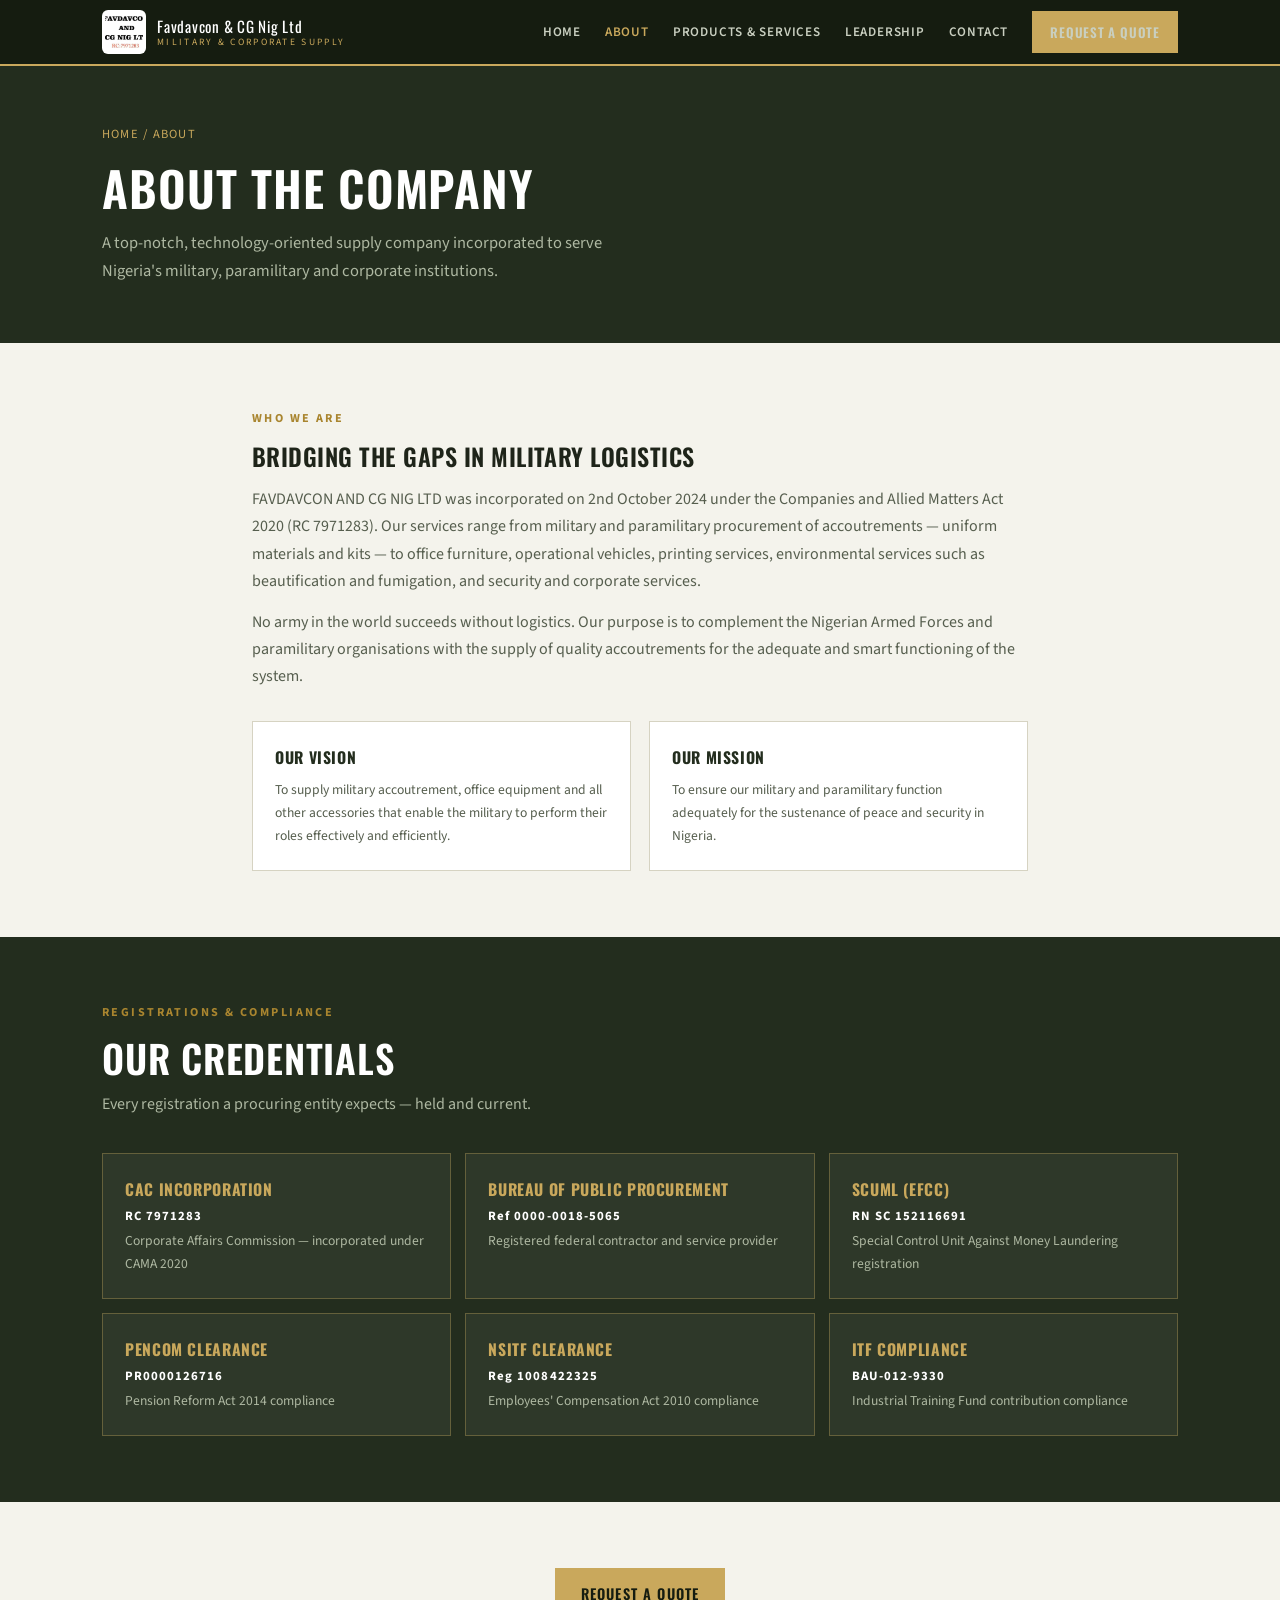
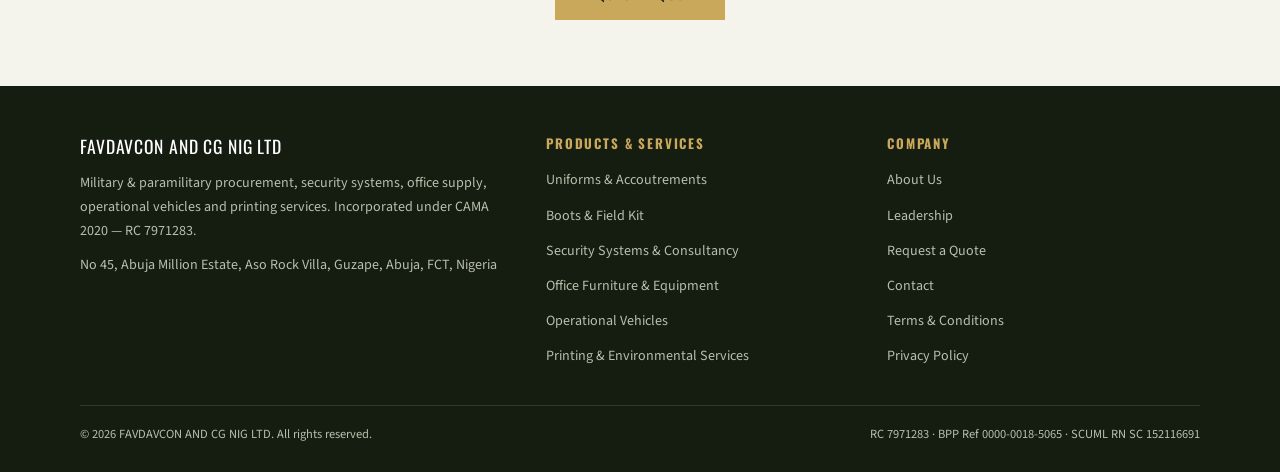
==== about.html @ 27f1bf99 "FAVDAVCON corporate website — 15 pages, product catalog, quote system" ====
<!DOCTYPE html><html lang="en"><head><meta charset="UTF-8">
<meta name="viewport" content="width=device-width, initial-scale=1.0">
<title>About Us — FAVDAVCON AND CG NIG LTD</title><meta name="description" content="About FAVDAVCON AND CG NIG LTD: vision, mission and full federal registrations — CAC, BPP, SCUML, PenCom, NSITF, ITF.">
<link rel="preconnect" href="https://fonts.googleapis.com"><link rel="preconnect" href="https://fonts.gstatic.com" crossorigin>
<link href="https://fonts.googleapis.com/css2?family=Oswald:wght@500;600&family=Source+Sans+3:wght@400;600;700&display=swap" rel="stylesheet">
<link rel="stylesheet" href="styles.css">
<link rel="icon" href="img/logo.webp">
</head><body>
<header class="top"><div class="top-in">
<a class="brand" href="index.html"><span class="lg"><img src="img/logo.webp" alt="FAVDAVCON AND CG NIG LTD logo"></span>
<span class="brand-name">Favdavcon &amp; CG Nig Ltd<small>Military &amp; Corporate Supply</small></span></a>
<nav><ul class="nav-links"><li><a href="index.html" class="">Home</a></li><li><a href="about.html" class="on">About</a></li><li><a href="products.html" class="">Products & Services</a></li><li><a href="leadership.html" class="">Leadership</a></li><li><a href="contact.html" class="">Contact</a></li><li><a class="btn" style="padding:10px 18px" href="quote.html">Request a Quote</a></li></ul>
<button class="burger" aria-label="Menu" onclick="document.getElementById('mnav').classList.toggle('open')">&#9776;</button></nav></div>
<div class="mnav" id="mnav"><a href="index.html">Home</a><a href="about.html">About</a><a href="products.html">Products & Services</a><a href="leadership.html">Leadership</a><a href="contact.html">Contact</a><a class="sub" href="uniforms.html">Uniforms & Accoutrements</a><a class="sub" href="boots-field-kit.html">Boots & Field Kit</a><a class="sub" href="security-systems.html">Security Systems & Consultancy</a><a class="sub" href="office-supply.html">Office Furniture & Equipment</a><a class="sub" href="vehicles.html">Operational Vehicles</a><a class="sub" href="printing-services.html">Printing & Environmental Services</a><a href="quote.html" style="color:var(--gold)">Request a Quote</a></div></header>

<section class="pagehero"><div class="wrap"><div class="crumb"><a href="index.html">Home</a> / About</div>
<h1>About the Company</h1>
<p>A top-notch, technology-oriented supply company incorporated to serve Nigeria's military, paramilitary and corporate institutions.</p></div></section>
<section class="sec"><div class="wrap" style="max-width:820px">
<span class="eyebrow">Who We Are</span>
<h2 style="margin-bottom:16px">Bridging the gaps in military logistics</h2>
<p style="color:var(--ink-soft);margin-bottom:14px">FAVDAVCON AND CG NIG LTD was incorporated on 2nd October 2024 under the Companies and Allied Matters Act 2020 (RC 7971283). Our services range from military and paramilitary procurement of accoutrements — uniform materials and kits — to office furniture, operational vehicles, printing services, environmental services such as beautification and fumigation, and security and corporate services.</p>
<p style="color:var(--ink-soft);margin-bottom:14px">No army in the world succeeds without logistics. Our purpose is to complement the Nigerian Armed Forces and paramilitary organisations with the supply of quality accoutrements for the adequate and smart functioning of the system.</p>
<div class="grid g2" style="margin-top:30px">
<div class="reg" style="background:var(--white);border-color:#D6D3C2"><b style="color:var(--olive)">Our Vision</b><p style="color:var(--ink-soft);margin-top:8px">To supply military accoutrement, office equipment and all other accessories that enable the military to perform their roles effectively and efficiently.</p></div>
<div class="reg" style="background:var(--white);border-color:#D6D3C2"><b style="color:var(--olive)">Our Mission</b><p style="color:var(--ink-soft);margin-top:8px">To ensure our military and paramilitary function adequately for the sustenance of peace and security in Nigeria.</p></div>
</div></div></section>
<section class="sec dark"><div class="wrap">
<div class="sec-head"><span class="eyebrow">Registrations &amp; Compliance</span><h2>Our Credentials</h2>
<p>Every registration a procuring entity expects — held and current.</p></div>
<div class="regs"><div class="reg"><b>CAC Incorporation</b><span class="no">RC 7971283</span><p>Corporate Affairs Commission — incorporated under CAMA 2020</p></div><div class="reg"><b>Bureau of Public Procurement</b><span class="no">Ref 0000-0018-5065</span><p>Registered federal contractor and service provider</p></div><div class="reg"><b>SCUML (EFCC)</b><span class="no">RN SC 152116691</span><p>Special Control Unit Against Money Laundering registration</p></div><div class="reg"><b>PenCom Clearance</b><span class="no">PR0000126716</span><p>Pension Reform Act 2014 compliance</p></div><div class="reg"><b>NSITF Clearance</b><span class="no">Reg 1008422325</span><p>Employees' Compensation Act 2010 compliance</p></div><div class="reg"><b>ITF Compliance</b><span class="no">BAU-012-9330</span><p>Industrial Training Fund contribution compliance</p></div></div></div></section>
<section class="sec" style="text-align:center"><div class="wrap">
<a class="btn" href="quote.html">Request a Quote</a></div></section>
<footer><div class="f-grid">
<div><div class="f-brand">FAVDAVCON AND CG NIG LTD</div>
<p>Military &amp; paramilitary procurement, security systems, office supply, operational vehicles and printing services. Incorporated under CAMA 2020 — RC 7971283.</p>
<p style="margin-top:10px">No 45, Abuja Million Estate, Aso Rock Villa, Guzape, Abuja, FCT, Nigeria</p></div>
<div><h4>Products &amp; Services</h4><ul><li><a href="uniforms.html">Uniforms & Accoutrements</a></li><li><a href="boots-field-kit.html">Boots & Field Kit</a></li><li><a href="security-systems.html">Security Systems & Consultancy</a></li><li><a href="office-supply.html">Office Furniture & Equipment</a></li><li><a href="vehicles.html">Operational Vehicles</a></li><li><a href="printing-services.html">Printing & Environmental Services</a></li></ul></div>
<div><h4>Company</h4><ul><li><a href="about.html">About Us</a></li><li><a href="leadership.html">Leadership</a></li><li><a href="quote.html">Request a Quote</a></li><li><a href="contact.html">Contact</a></li><li><a href="terms.html">Terms &amp; Conditions</a></li><li><a href="privacy.html">Privacy Policy</a></li></ul></div></div>
<div class="f-bottom"><span>© 2026 FAVDAVCON AND CG NIG LTD. All rights reserved.</span><span>RC 7971283 · BPP Ref 0000-0018-5065 · SCUML RN SC 152116691</span></div></footer>
</body></html>
---- styles.css ----
:root{--olive:#232D1E;--olive-2:#2E3A27;--dark:#151C10;--gold:#C9A85C;--gold-d:#A9852F;--paper:#F4F3EC;--white:#FFFFFF;--ink:#1E2419;--ink-soft:#565E4E;--muted:#AEB8A2;
--disp:'Oswald',sans-serif;--body:'Source Sans 3',sans-serif}
*,*::before,*::after{box-sizing:border-box;margin:0;padding:0}
html{scroll-behavior:smooth}
body{background:var(--paper);color:var(--ink);font-family:var(--body);line-height:1.7;-webkit-font-smoothing:antialiased}
img{display:block;max-width:100%}a{color:inherit}
h1,h2,h3{font-family:var(--disp);font-weight:600;line-height:1.2;letter-spacing:.02em;text-transform:uppercase}
.wrap{max-width:1120px;margin:0 auto;padding:0 22px}
.eyebrow{color:var(--gold-d);font-weight:700;font-size:.76rem;letter-spacing:.2em;text-transform:uppercase;display:block;margin-bottom:12px}
.btn{display:inline-flex;align-items:center;gap:8px;background:var(--gold);color:var(--dark);font-family:var(--disp);font-weight:600;font-size:.9rem;letter-spacing:.08em;text-transform:uppercase;padding:14px 26px;text-decoration:none;border:none;cursor:pointer;transition:background .15s,transform .15s}
.btn:hover{background:#DDBE74;transform:translateY(-2px)}
.btn-line{background:transparent;color:var(--white);border:1px solid rgba(255,255,255,.4)}
.btn-line:hover{background:rgba(255,255,255,.08)}
.top{position:sticky;top:0;z-index:80;background:var(--dark);border-bottom:2px solid var(--gold)}
.top-in{max-width:1120px;margin:0 auto;display:flex;align-items:center;justify-content:space-between;gap:12px;padding:10px 22px}
.brand{display:flex;align-items:center;gap:11px;text-decoration:none;color:var(--white)}
.brand .lg{background:var(--white);border-radius:6px;padding:3px;width:44px;height:44px;display:flex;align-items:center;justify-content:center;flex:none}
.brand .lg img{max-height:38px;width:auto}
.brand-name{font-family:var(--disp);font-size:.95rem;line-height:1.25;letter-spacing:.05em}
.brand-name small{display:block;font-family:var(--body);font-size:.6rem;letter-spacing:.24em;color:var(--gold);text-transform:uppercase}
.nav-links{display:none;gap:24px;list-style:none;align-items:center}
.nav-links>li{position:relative}
.nav-links a{text-decoration:none;font-weight:600;font-size:.82rem;letter-spacing:.06em;color:#C9CFC0;text-transform:uppercase;padding:8px 0}
.nav-links a:hover,.nav-links a.on{color:var(--gold)}
.burger{background:none;border:1px solid var(--gold);color:var(--gold);font-size:1.4rem;line-height:1;cursor:pointer;padding:6px 11px}
.mnav{display:none;background:var(--olive);border-top:1px solid rgba(255,255,255,.1)}
.mnav.open{display:block}
.mnav a{display:block;padding:14px 22px;text-decoration:none;color:#E7EADF;font-weight:600;font-size:.9rem;border-bottom:1px solid rgba(255,255,255,.07)}
.mnav a:hover{color:var(--gold)}
.mnav .sub{padding-left:40px;font-size:.83rem;color:var(--muted)}
@media(min-width:980px){.nav-links{display:flex}.burger,.mnav{display:none!important}}
.hero{position:relative;isolation:isolate;min-height:74vh;display:flex;align-items:center;padding:64px 0;color:var(--white)}
.hero::before{content:"";position:absolute;inset:0;z-index:-2;background:url('img/hero.webp') center 30%/cover no-repeat}
.hero::after{content:"";position:absolute;inset:0;z-index:-1;background:linear-gradient(100deg,rgba(13,17,9,.95) 30%,rgba(13,17,9,.75) 58%,rgba(21,28,16,.42))}
.hero h1{font-size:clamp(2rem,5.2vw,3.5rem);max-width:19ch}
.hero h1 em{font-style:normal;color:var(--gold)}
.hero p{color:#D6DBCB;font-size:1.06rem;max-width:56ch;margin:18px 0 28px}
.hero-cta{display:flex;gap:14px;flex-wrap:wrap}
.hero-reg{margin-top:30px;font-size:.76rem;letter-spacing:.14em;text-transform:uppercase;color:var(--muted)}
.band{background:var(--gold)}
.band-in{max-width:1120px;margin:0 auto;padding:24px 22px;display:grid;grid-template-columns:repeat(2,1fr);gap:14px;text-align:center;color:var(--dark)}
.band b{display:block;font-family:var(--disp);font-size:1.5rem}
.band span{font-size:.72rem;font-weight:700;letter-spacing:.12em;text-transform:uppercase}
@media(min-width:760px){.band-in{grid-template-columns:repeat(4,1fr)}}
.sec{padding:66px 0}
.sec.dark{background:var(--olive);color:var(--white)}
.sec.white{background:var(--white)}
.sec-head{margin-bottom:34px;max-width:70ch}
.sec-head h2{font-size:clamp(1.6rem,4vw,2.4rem)}
.sec-head p{color:var(--ink-soft);margin-top:10px}
.sec.dark .sec-head p{color:var(--muted)}
.grid{display:grid;gap:18px}
@media(min-width:700px){.grid.g2{grid-template-columns:1fr 1fr}.grid.g3{grid-template-columns:repeat(3,1fr)}}
.card{background:var(--white);border:1px solid #DCDACC;text-decoration:none;display:flex;flex-direction:column;transition:transform .18s,box-shadow .18s}
.card:hover{transform:translateY(-4px);box-shadow:0 16px 34px rgba(21,28,16,.16)}
.card .im{aspect-ratio:16/10.5;overflow:hidden;background:#E7E5DA}
.card .im img{width:100%;height:100%;object-fit:cover;transition:transform .3s}
.card:hover .im img{transform:scale(1.05)}
.card .bd{padding:20px 20px 22px;display:flex;flex-direction:column;gap:8px;flex:1}
.card h3{font-size:1.05rem;color:var(--olive)}
.card p{font-size:.92rem;color:var(--ink-soft);flex:1}
.card .go{font-family:var(--disp);font-size:.8rem;letter-spacing:.1em;text-transform:uppercase;color:var(--gold-d)}
.pagehero{background:var(--olive);color:var(--white);padding:58px 0}
.pagehero h1{font-size:clamp(1.9rem,5vw,3rem)}
.pagehero p{color:var(--muted);margin-top:12px;max-width:64ch;font-size:1.03rem}
.crumb{font-size:.78rem;letter-spacing:.1em;text-transform:uppercase;color:var(--gold);margin-bottom:14px}
.crumb a{color:var(--gold);text-decoration:none}.crumb a:hover{text-decoration:underline}
.regs{display:grid;gap:14px}
@media(min-width:760px){.regs{grid-template-columns:repeat(3,1fr)}}
.reg{background:rgba(255,255,255,.05);border:1px solid rgba(201,168,92,.35);padding:22px}
.reg b{font-family:var(--disp);display:block;font-size:.98rem;letter-spacing:.04em;text-transform:uppercase;color:var(--gold)}
.reg .no{font-size:.8rem;letter-spacing:.08em;color:var(--white);margin:4px 0 8px;font-weight:700}
.reg p{font-size:.85rem;color:var(--muted)}
.split{display:grid;gap:36px;align-items:center}
@media(min-width:860px){.split{grid-template-columns:1fr 1.2fr}}
.portrait{position:relative;max-width:360px}
.portrait img{width:100%;border:1px solid #D8D5C6}
.portrait::before{content:"";position:absolute;right:-13px;bottom:-13px;width:80%;height:55%;background:var(--olive);z-index:-1}
.portrait::after{content:"";position:absolute;top:-13px;left:-13px;width:72px;height:72px;border-top:4px solid var(--gold);border-left:4px solid var(--gold)}
.f-card{background:var(--white);border:1px solid #DCDACC;padding:32px 26px;max-width:760px;margin:0 auto}
.f-row{margin-bottom:16px}
.f-row label{display:block;font-family:var(--disp);font-weight:600;font-size:.76rem;letter-spacing:.12em;text-transform:uppercase;color:var(--olive);margin-bottom:7px}
.f-row input,.f-row select,.f-row textarea{width:100%;background:var(--paper);border:1px solid #C9C6B6;color:var(--ink);padding:13px;font-family:var(--body);font-size:1rem}
.f-row textarea{min-height:130px;resize:vertical}
.f-row input:focus,.f-row select:focus,.f-row textarea:focus{border-color:var(--gold-d);outline:none}
.f-note{font-size:.8rem;color:var(--ink-soft);margin-top:14px}
.ccards{display:grid;gap:14px}
@media(min-width:760px){.ccards{grid-template-columns:repeat(3,1fr)}}
.ccard{background:var(--white);border:1px solid #DCDACC;padding:24px;text-align:center}
.ccard h3{font-size:.95rem;color:var(--olive);margin:8px 0 8px}
.ccard p{font-size:.92rem;color:var(--ink-soft)}
.ccard a{font-weight:700;color:var(--gold-d)}
.legal h2{font-size:1.2rem;margin:28px 0 10px;color:var(--olive)}
.legal p,.legal li{color:var(--ink-soft);margin-bottom:12px}.legal ul{padding-left:22px}
footer{background:var(--dark);color:#B9BFAD;padding:46px 22px 26px}
.f-grid{max-width:1120px;margin:0 auto;display:grid;gap:28px}
@media(min-width:760px){.f-grid{grid-template-columns:1.4fr 1fr 1fr}}
footer .f-brand{font-family:var(--disp);font-size:1.1rem;color:var(--white);letter-spacing:.05em;text-transform:uppercase;margin-bottom:10px}
footer p,footer a{font-size:.88rem}
footer a{color:#B9BFAD;text-decoration:none}footer a:hover{color:var(--gold)}
footer h4{font-family:var(--disp);color:var(--gold);font-size:.82rem;letter-spacing:.14em;text-transform:uppercase;margin-bottom:12px}
footer li{list-style:none;margin-bottom:8px}
.f-bottom{max-width:1120px;margin:28px auto 0;padding-top:18px;border-top:1px solid rgba(255,255,255,.12);font-size:.78rem;display:flex;flex-wrap:wrap;gap:10px;justify-content:space-between}
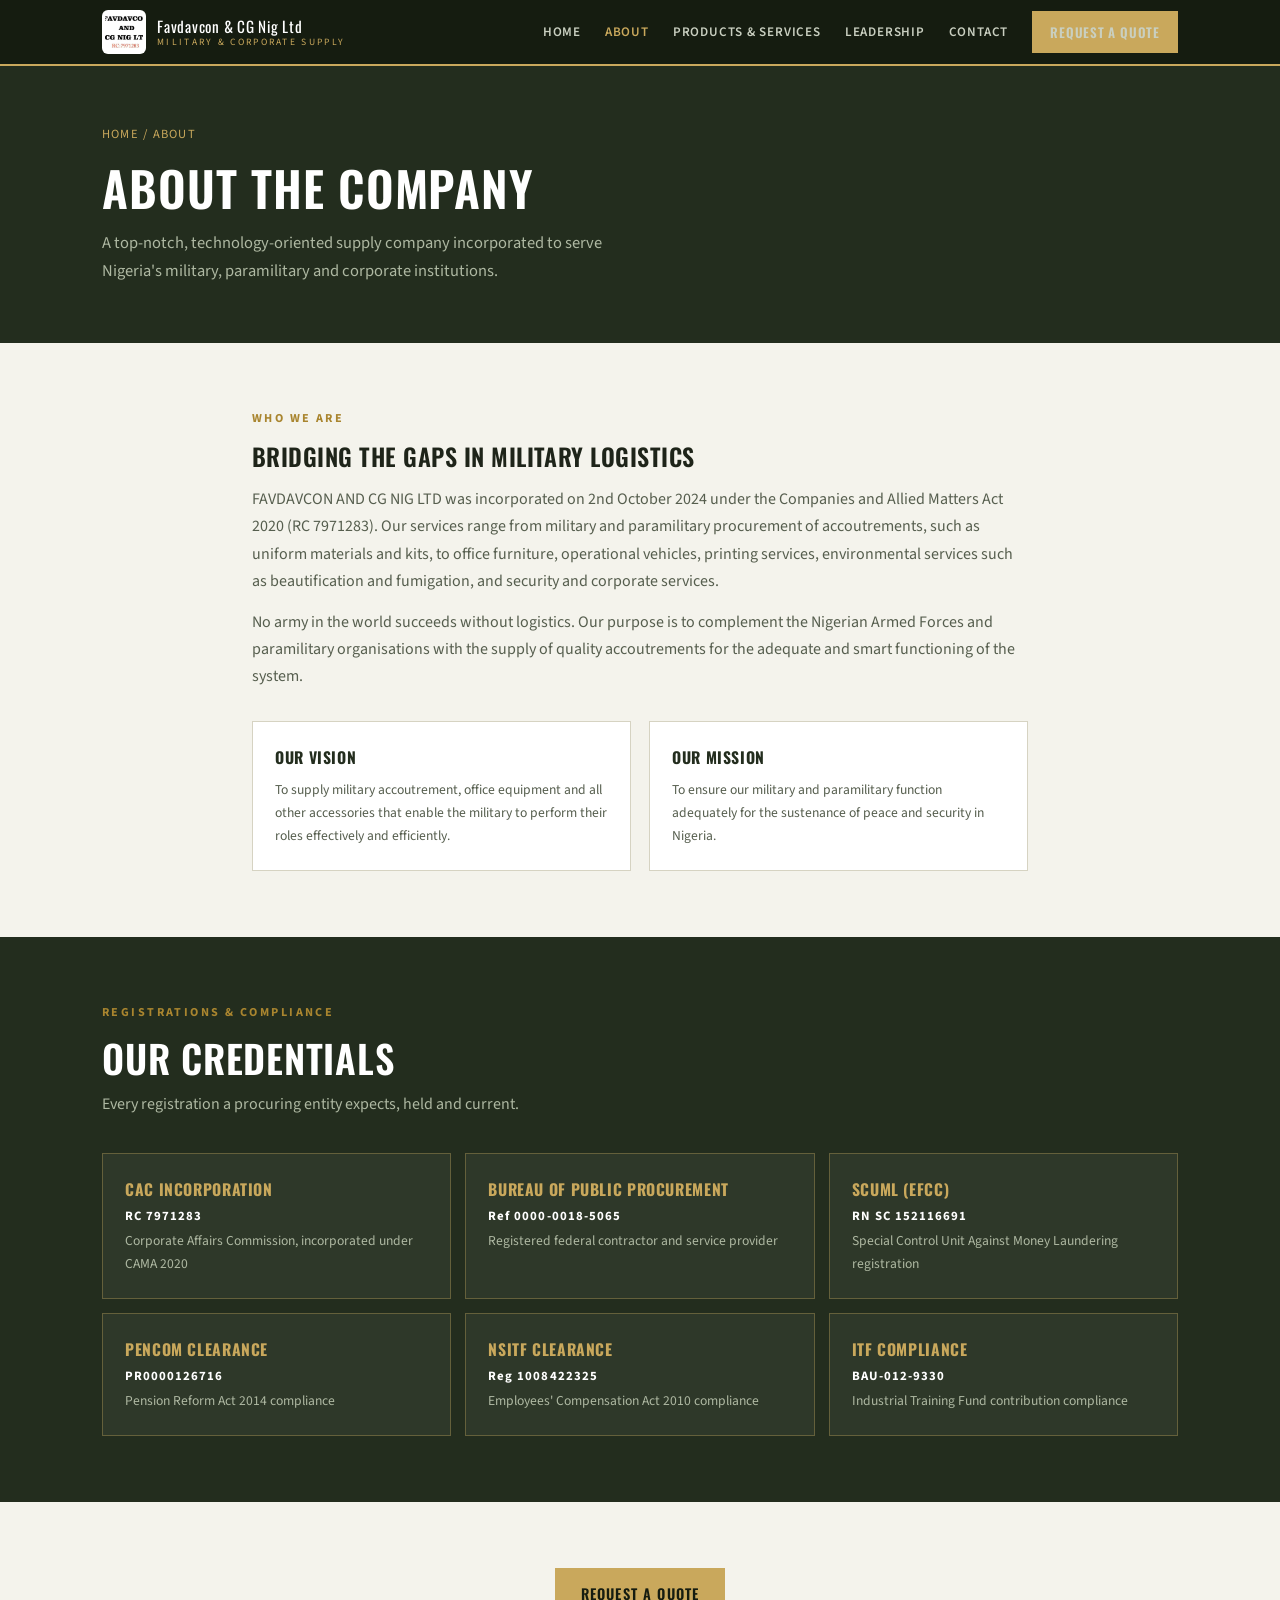
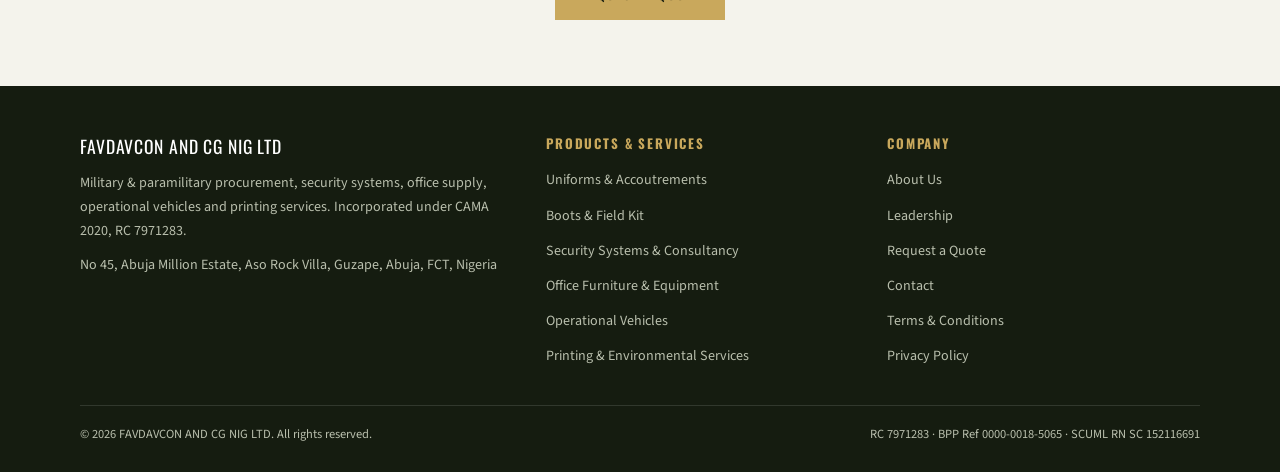
==== commit c0cfc265: "Remove em dashes across all pages" ====
--- a/about.html
+++ b/about.html
@@ -1,6 +1,6 @@
 <!DOCTYPE html><html lang="en"><head><meta charset="UTF-8">
 <meta name="viewport" content="width=device-width, initial-scale=1.0">
-<title>About Us — FAVDAVCON AND CG NIG LTD</title><meta name="description" content="About FAVDAVCON AND CG NIG LTD: vision, mission and full federal registrations — CAC, BPP, SCUML, PenCom, NSITF, ITF.">
+<title>About Us | FAVDAVCON AND CG NIG LTD</title><meta name="description" content="About FAVDAVCON AND CG NIG LTD: vision, mission and full federal registrations, CAC, BPP, SCUML, PenCom, NSITF, ITF.">
 <link rel="preconnect" href="https://fonts.googleapis.com"><link rel="preconnect" href="https://fonts.gstatic.com" crossorigin>
 <link href="https://fonts.googleapis.com/css2?family=Oswald:wght@500;600&family=Source+Sans+3:wght@400;600;700&display=swap" rel="stylesheet">
 <link rel="stylesheet" href="styles.css">
@@ -19,7 +19,7 @@
 <section class="sec"><div class="wrap" style="max-width:820px">
 <span class="eyebrow">Who We Are</span>
 <h2 style="margin-bottom:16px">Bridging the gaps in military logistics</h2>
-<p style="color:var(--ink-soft);margin-bottom:14px">FAVDAVCON AND CG NIG LTD was incorporated on 2nd October 2024 under the Companies and Allied Matters Act 2020 (RC 7971283). Our services range from military and paramilitary procurement of accoutrements — uniform materials and kits — to office furniture, operational vehicles, printing services, environmental services such as beautification and fumigation, and security and corporate services.</p>
+<p style="color:var(--ink-soft);margin-bottom:14px">FAVDAVCON AND CG NIG LTD was incorporated on 2nd October 2024 under the Companies and Allied Matters Act 2020 (RC 7971283). Our services range from military and paramilitary procurement of accoutrements, such as uniform materials and kits, to office furniture, operational vehicles, printing services, environmental services such as beautification and fumigation, and security and corporate services.</p>
 <p style="color:var(--ink-soft);margin-bottom:14px">No army in the world succeeds without logistics. Our purpose is to complement the Nigerian Armed Forces and paramilitary organisations with the supply of quality accoutrements for the adequate and smart functioning of the system.</p>
 <div class="grid g2" style="margin-top:30px">
 <div class="reg" style="background:var(--white);border-color:#D6D3C2"><b style="color:var(--olive)">Our Vision</b><p style="color:var(--ink-soft);margin-top:8px">To supply military accoutrement, office equipment and all other accessories that enable the military to perform their roles effectively and efficiently.</p></div>
@@ -27,13 +27,13 @@
 </div></div></section>
 <section class="sec dark"><div class="wrap">
 <div class="sec-head"><span class="eyebrow">Registrations &amp; Compliance</span><h2>Our Credentials</h2>
-<p>Every registration a procuring entity expects — held and current.</p></div>
-<div class="regs"><div class="reg"><b>CAC Incorporation</b><span class="no">RC 7971283</span><p>Corporate Affairs Commission — incorporated under CAMA 2020</p></div><div class="reg"><b>Bureau of Public Procurement</b><span class="no">Ref 0000-0018-5065</span><p>Registered federal contractor and service provider</p></div><div class="reg"><b>SCUML (EFCC)</b><span class="no">RN SC 152116691</span><p>Special Control Unit Against Money Laundering registration</p></div><div class="reg"><b>PenCom Clearance</b><span class="no">PR0000126716</span><p>Pension Reform Act 2014 compliance</p></div><div class="reg"><b>NSITF Clearance</b><span class="no">Reg 1008422325</span><p>Employees' Compensation Act 2010 compliance</p></div><div class="reg"><b>ITF Compliance</b><span class="no">BAU-012-9330</span><p>Industrial Training Fund contribution compliance</p></div></div></div></section>
+<p>Every registration a procuring entity expects, held and current.</p></div>
+<div class="regs"><div class="reg"><b>CAC Incorporation</b><span class="no">RC 7971283</span><p>Corporate Affairs Commission, incorporated under CAMA 2020</p></div><div class="reg"><b>Bureau of Public Procurement</b><span class="no">Ref 0000-0018-5065</span><p>Registered federal contractor and service provider</p></div><div class="reg"><b>SCUML (EFCC)</b><span class="no">RN SC 152116691</span><p>Special Control Unit Against Money Laundering registration</p></div><div class="reg"><b>PenCom Clearance</b><span class="no">PR0000126716</span><p>Pension Reform Act 2014 compliance</p></div><div class="reg"><b>NSITF Clearance</b><span class="no">Reg 1008422325</span><p>Employees' Compensation Act 2010 compliance</p></div><div class="reg"><b>ITF Compliance</b><span class="no">BAU-012-9330</span><p>Industrial Training Fund contribution compliance</p></div></div></div></section>
 <section class="sec" style="text-align:center"><div class="wrap">
 <a class="btn" href="quote.html">Request a Quote</a></div></section>
 <footer><div class="f-grid">
 <div><div class="f-brand">FAVDAVCON AND CG NIG LTD</div>
-<p>Military &amp; paramilitary procurement, security systems, office supply, operational vehicles and printing services. Incorporated under CAMA 2020 — RC 7971283.</p>
+<p>Military &amp; paramilitary procurement, security systems, office supply, operational vehicles and printing services. Incorporated under CAMA 2020, RC 7971283.</p>
 <p style="margin-top:10px">No 45, Abuja Million Estate, Aso Rock Villa, Guzape, Abuja, FCT, Nigeria</p></div>
 <div><h4>Products &amp; Services</h4><ul><li><a href="uniforms.html">Uniforms & Accoutrements</a></li><li><a href="boots-field-kit.html">Boots & Field Kit</a></li><li><a href="security-systems.html">Security Systems & Consultancy</a></li><li><a href="office-supply.html">Office Furniture & Equipment</a></li><li><a href="vehicles.html">Operational Vehicles</a></li><li><a href="printing-services.html">Printing & Environmental Services</a></li></ul></div>
 <div><h4>Company</h4><ul><li><a href="about.html">About Us</a></li><li><a href="leadership.html">Leadership</a></li><li><a href="quote.html">Request a Quote</a></li><li><a href="contact.html">Contact</a></li><li><a href="terms.html">Terms &amp; Conditions</a></li><li><a href="privacy.html">Privacy Policy</a></li></ul></div></div>
